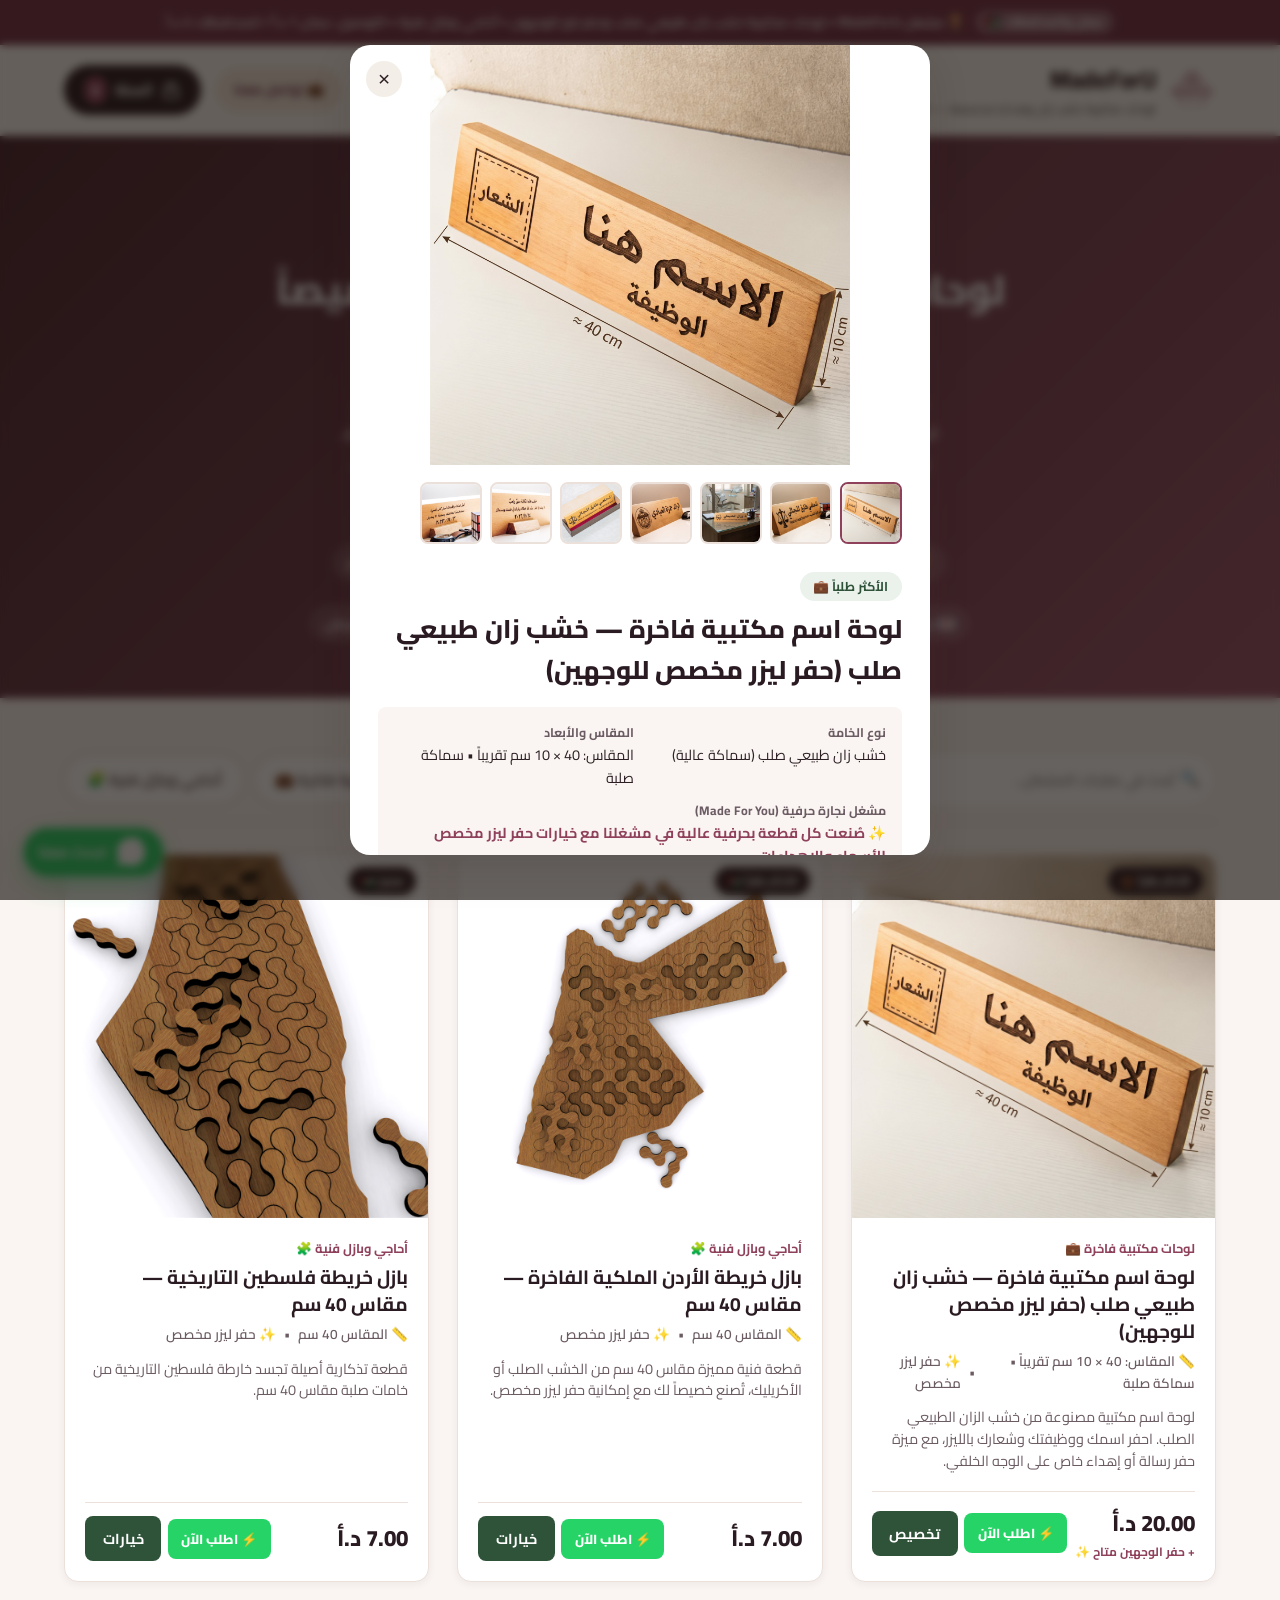
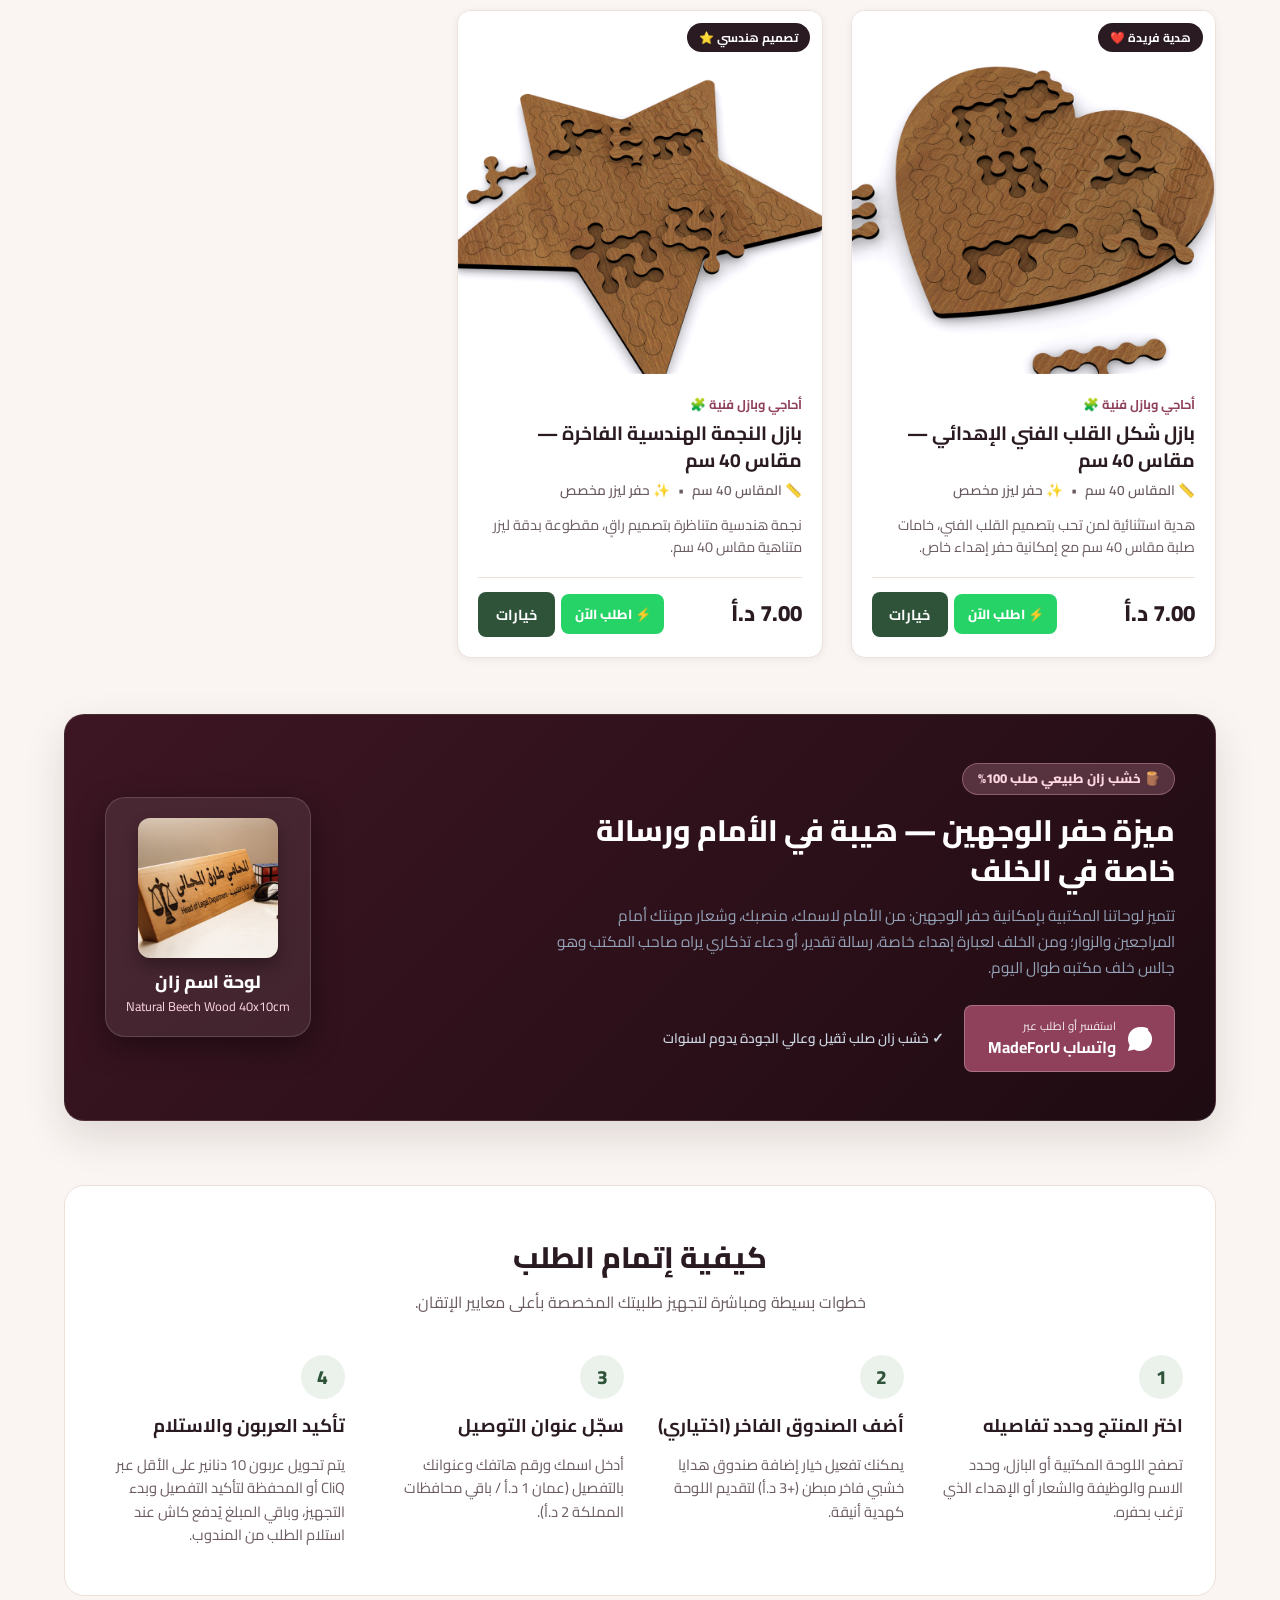
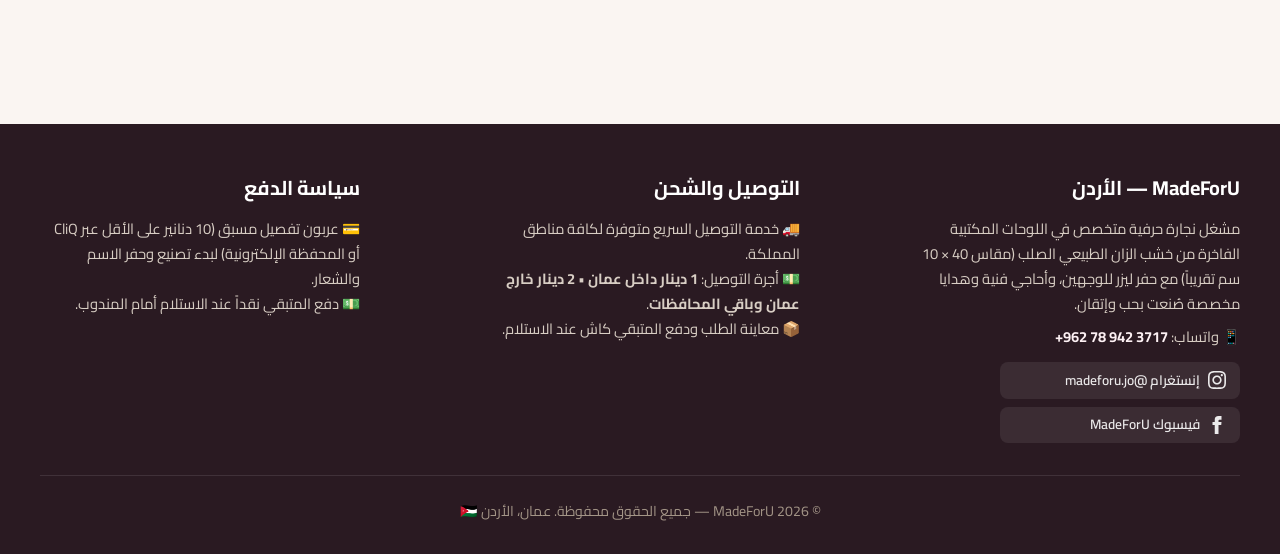
==== desk-plate.html @ adad6ece "feat: use permanent human-readable slugs for future-proof product URLs" ====
<!DOCTYPE html>
<html lang="ar" dir="rtl">
<head>
  <meta charset="UTF-8">
  <meta name="viewport" content="width=device-width, initial-scale=1.0">
  <title>لوحة اسم مكتبية فاخرة — خشب زان طبيعي صلب | MadeForU</title>
  <meta name="description" content="لوحة اسم مكتبية فاخرة من خشب الزان الطبيعي الصلب والسميك (40×10 سم) مع حفر ليزر مخصص للوجهين (الاسم، الوظيفة، الشعار، وإهداء خلفي). اطلب الآن مباشرة.">

  <!-- Open Graph for Facebook Ads & WhatsApp Previews -->
  <meta property="og:type" content="product">
  <meta property="og:url" content="https://madeforu-jo.github.io/desk-plate.html">
  <meta property="og:title" content="لوحة اسم مكتبية فاخرة — خشب زان طبيعي صلب | MadeForU">
  <meta property="og:description" content="لوحة اسم مكتبية راقية مصنوعة يدوياً من خشب الزان الطبيعي الصلب (40×10 سم)، حفر ليزر مخصص للاسم والشعار وميزة حفر الوجه الخلفي. اطلب الآن مباشرة من MadeForU.">
  <meta property="og:image" content="https://madeforu-jo.github.io/images/DeskPlate/deskplate2.jpg">
  <meta property="og:image:width" content="1600">
  <meta property="og:image:height" content="1600">
  <meta property="og:locale" content="ar_JO">
  <meta property="og:site_name" content="MadeForU">

  <!-- Twitter Card -->
  <meta name="twitter:card" content="summary_large_image">
  <meta name="twitter:title" content="لوحة اسم مكتبية فاخرة — خشب زان طبيعي صلب | MadeForU">
  <meta name="twitter:description" content="لوحة اسم مكتبية راقية مصنوعة يدوياً من خشب الزان الطبيعي الصلب (40×10 سم)، حفر ليزر مخصص للوجهين.">
  <meta name="twitter:image" content="https://madeforu-jo.github.io/images/DeskPlate/deskplate2.jpg">

  <link rel="canonical" href="https://madeforu-jo.github.io/?product=desk-plate">

  <!-- Instant redirect to product view on main store -->
  <meta http-equiv="refresh" content="0; url=index.html?product=desk-plate">
  <script>
    window.location.replace("index.html?product=desk-plate");
  </script>
</head>
<body style="font-family: system-ui, -apple-system, sans-serif; display: flex; align-items: center; justify-content: center; height: 100vh; margin: 0; background: #FAF7F2; text-align: center; color: #4A3B32;">
  <div>
    <h2 style="margin-bottom: 0.5rem;">جاري تحويلك إلى لوحة الاسم المكتبية...</h2>
    <p style="color: #777;">إذا لم يتم التحويل تلقائياً، <a href="index.html?product=desk-plate" style="color: #8F415C; font-weight: bold;">اضغط هنا لفتح المنتج مباشرة</a></p>
  </div>
</body>
</html>
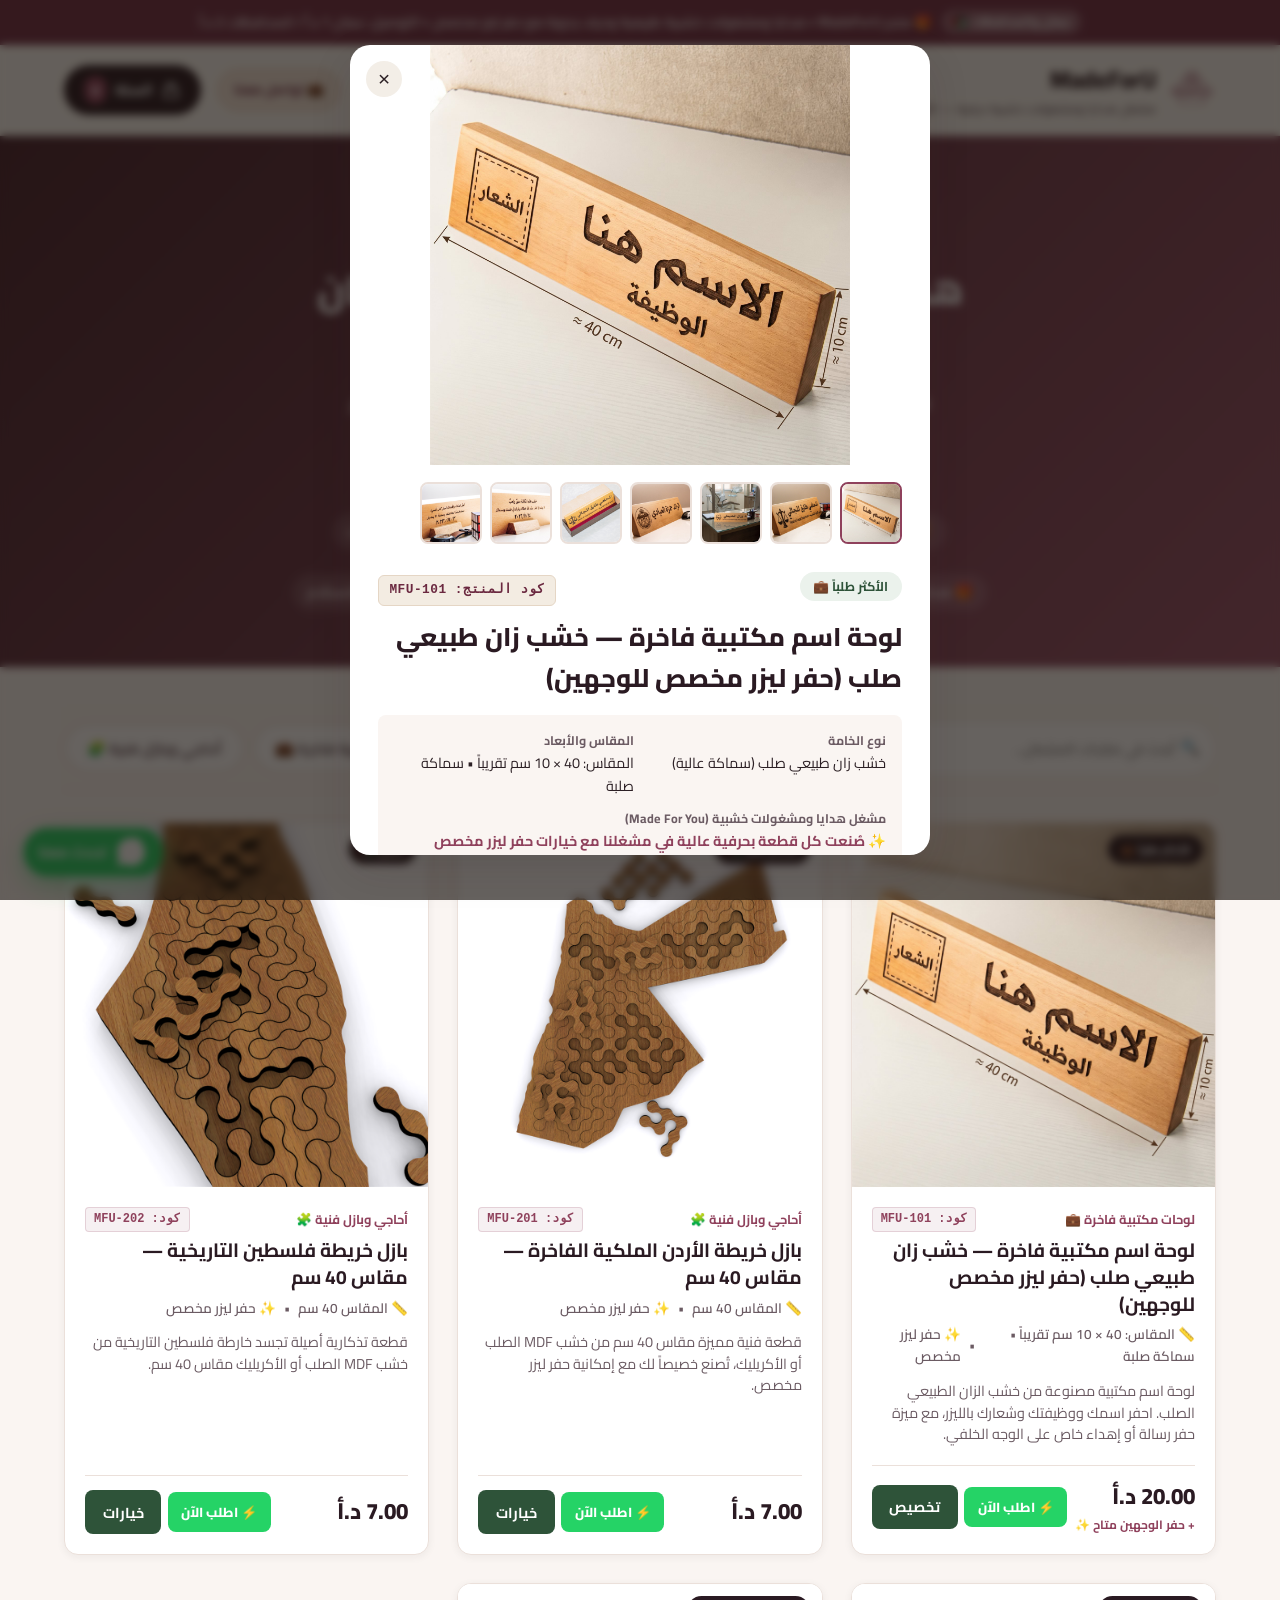
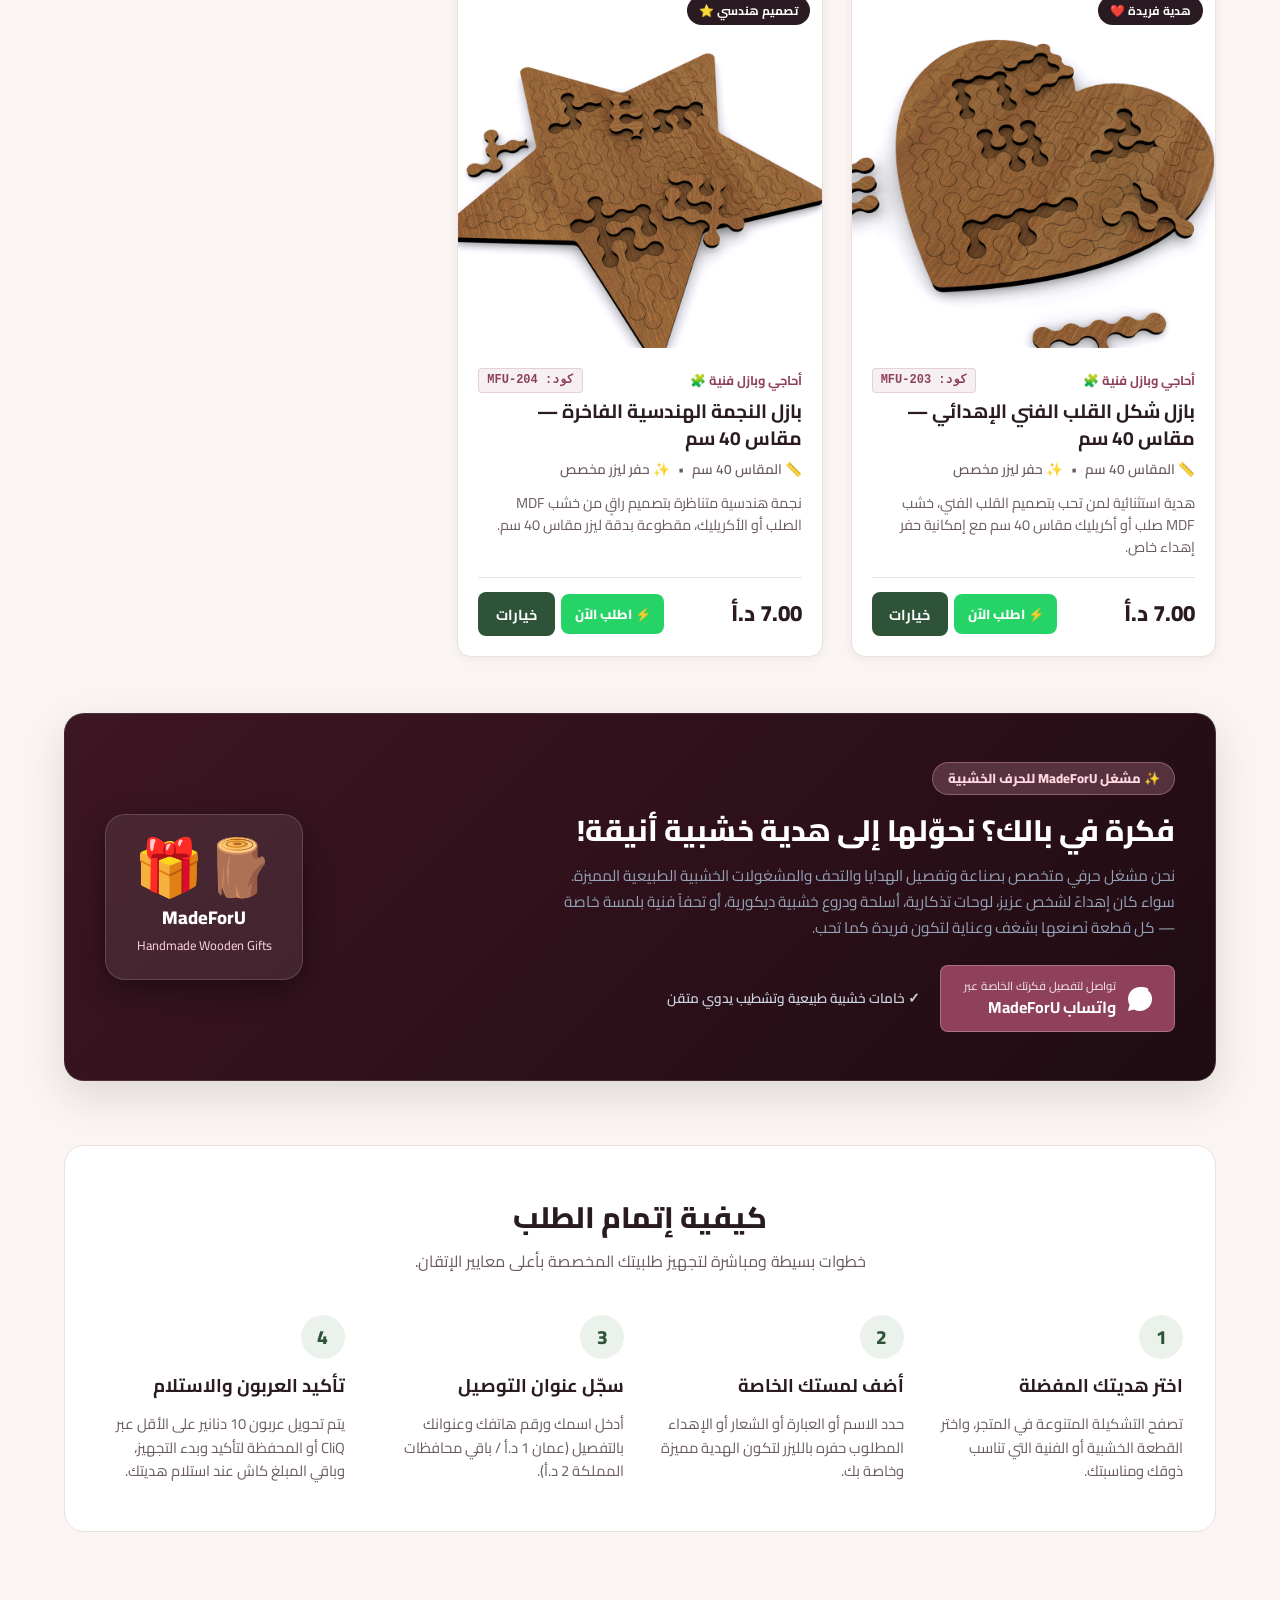
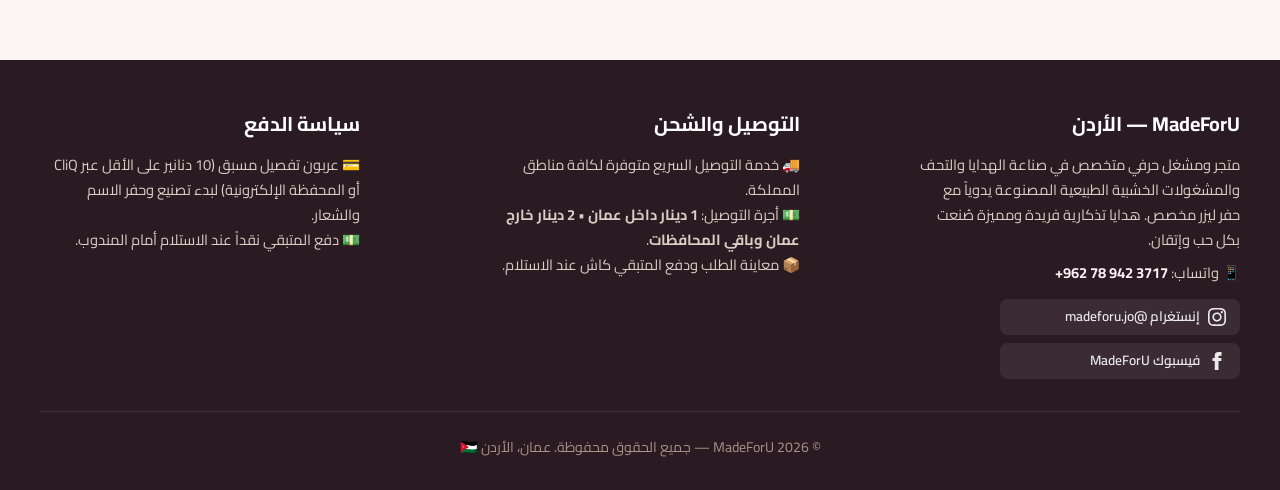
==== commit e8f0a6e0: "Add future-proof SKU codes and direct product URLs (MFU-101), update puzzle materials to MDF and acr" ====
--- a/desk-plate.html
+++ b/desk-plate.html
@@ -23,18 +23,18 @@
   <meta name="twitter:description" content="لوحة اسم مكتبية راقية مصنوعة يدوياً من خشب الزان الطبيعي الصلب (40×10 سم)، حفر ليزر مخصص للوجهين.">
   <meta name="twitter:image" content="https://madeforu-jo.github.io/images/DeskPlate/deskplate2.jpg">
 
-  <link rel="canonical" href="https://madeforu-jo.github.io/?product=desk-plate">
+  <link rel="canonical" href="https://madeforu-jo.github.io/?product=mfu-101-desk-plate">
 
   <!-- Instant redirect to product view on main store -->
-  <meta http-equiv="refresh" content="0; url=index.html?product=desk-plate">
+  <meta http-equiv="refresh" content="0; url=index.html?product=mfu-101-desk-plate">
   <script>
-    window.location.replace("index.html?product=desk-plate");
+    window.location.replace("index.html?product=mfu-101-desk-plate");
   </script>
 </head>
 <body style="font-family: system-ui, -apple-system, sans-serif; display: flex; align-items: center; justify-content: center; height: 100vh; margin: 0; background: #FAF7F2; text-align: center; color: #4A3B32;">
   <div>
     <h2 style="margin-bottom: 0.5rem;">جاري تحويلك إلى لوحة الاسم المكتبية...</h2>
-    <p style="color: #777;">إذا لم يتم التحويل تلقائياً، <a href="index.html?product=desk-plate" style="color: #8F415C; font-weight: bold;">اضغط هنا لفتح المنتج مباشرة</a></p>
+    <p style="color: #777;">إذا لم يتم التحويل تلقائياً، <a href="index.html?product=mfu-101-desk-plate" style="color: #8F415C; font-weight: bold;">اضغط هنا لفتح المنتج مباشرة</a></p>
   </div>
 </body>
 </html>
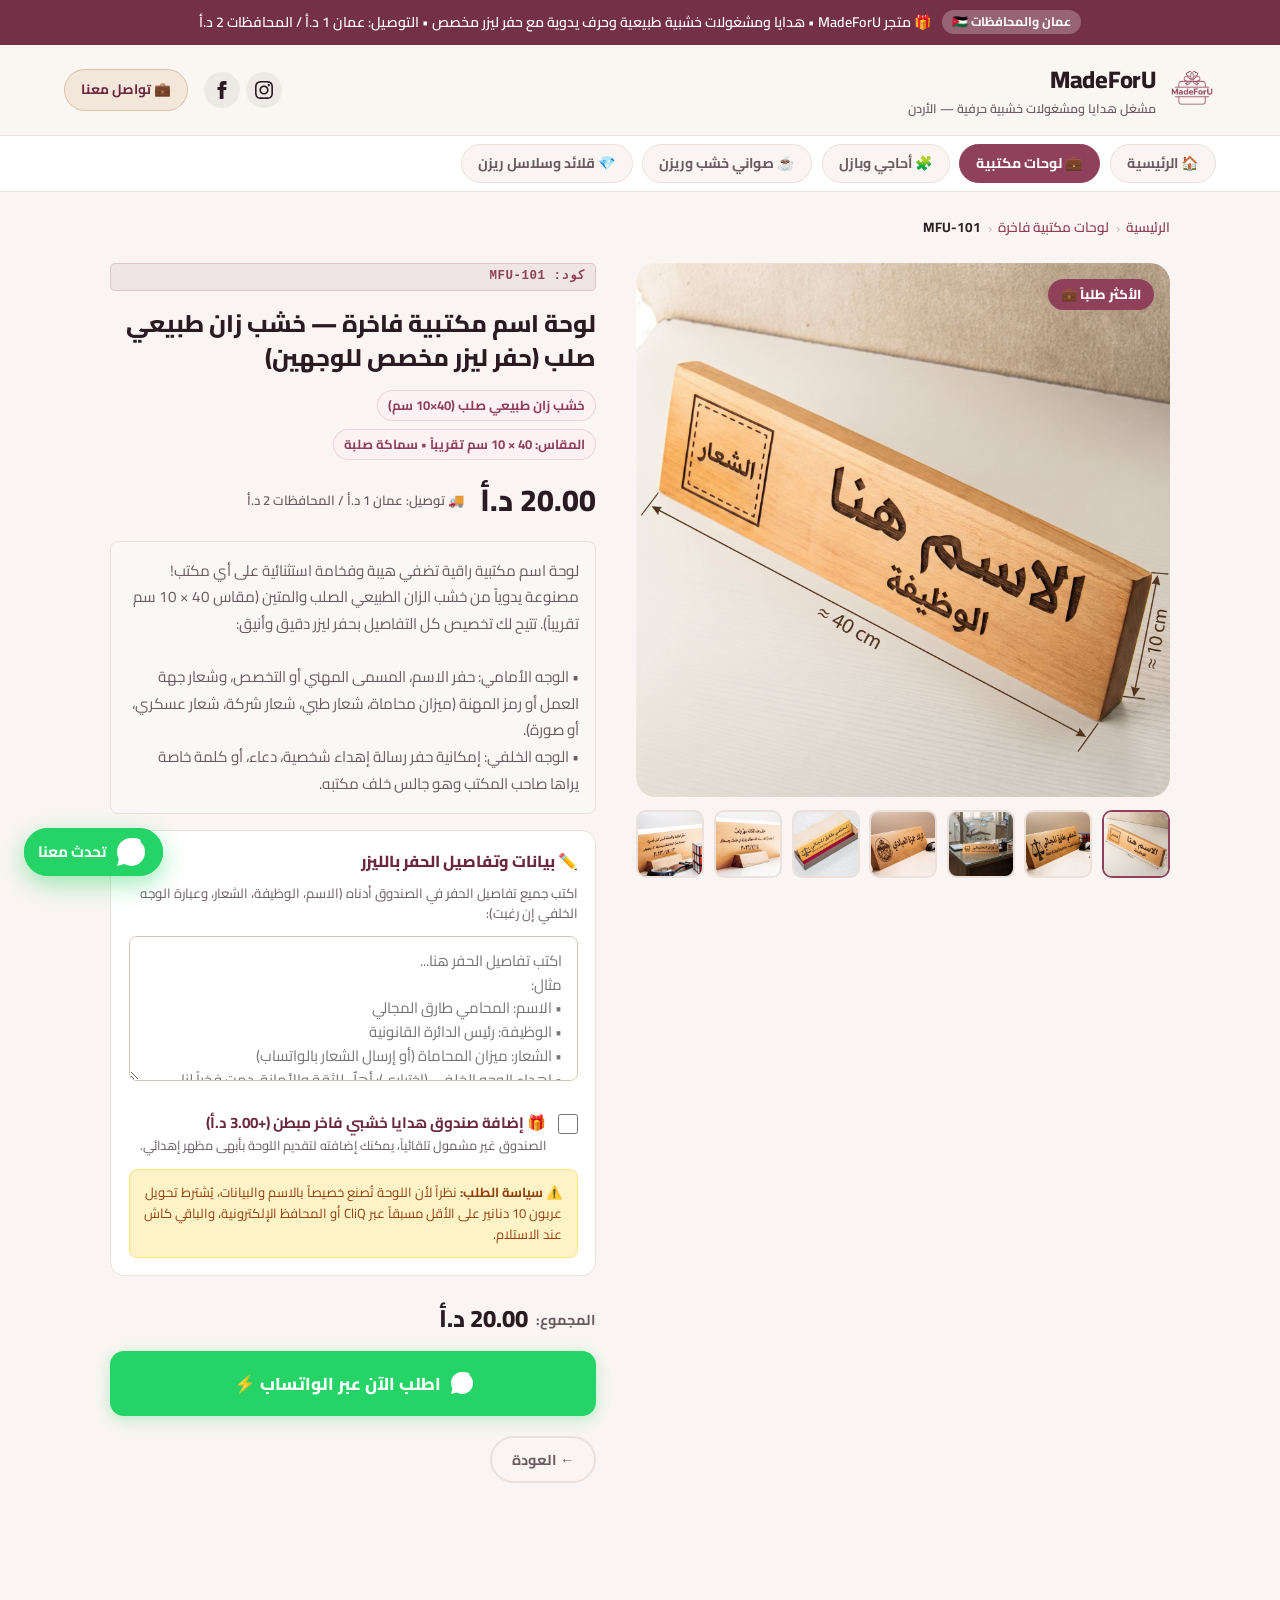
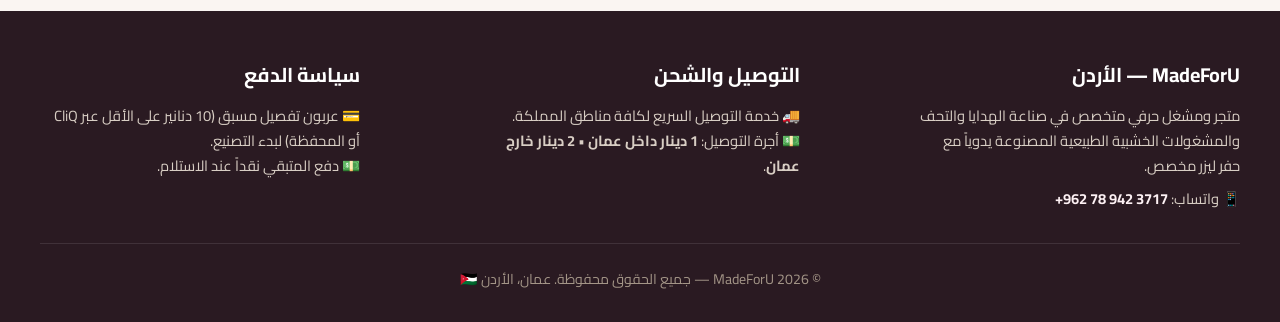
==== commit 9ff3b9d1: "Implement dedicated product pages (product.html), WhatsApp direct ordering, backward-compatible ad r" ====
--- a/desk-plate.html
+++ b/desk-plate.html
@@ -23,18 +23,18 @@
   <meta name="twitter:description" content="لوحة اسم مكتبية راقية مصنوعة يدوياً من خشب الزان الطبيعي الصلب (40×10 سم)، حفر ليزر مخصص للوجهين.">
   <meta name="twitter:image" content="https://madeforu-jo.github.io/images/DeskPlate/deskplate2.jpg">
 
-  <link rel="canonical" href="https://madeforu-jo.github.io/?product=mfu-101-desk-plate">
+  <link rel="canonical" href="https://madeforu-jo.github.io/product.html?slug=mfu-101-desk-plate">
 
   <!-- Instant redirect to product view on main store -->
-  <meta http-equiv="refresh" content="0; url=index.html?product=mfu-101-desk-plate">
+  <meta http-equiv="refresh" content="0; url=product.html?slug=mfu-101-desk-plate">
   <script>
-    window.location.replace("index.html?product=mfu-101-desk-plate");
+    window.location.replace("product.html?slug=mfu-101-desk-plate");
   </script>
 </head>
 <body style="font-family: system-ui, -apple-system, sans-serif; display: flex; align-items: center; justify-content: center; height: 100vh; margin: 0; background: #FAF7F2; text-align: center; color: #4A3B32;">
   <div>
     <h2 style="margin-bottom: 0.5rem;">جاري تحويلك إلى لوحة الاسم المكتبية...</h2>
-    <p style="color: #777;">إذا لم يتم التحويل تلقائياً، <a href="index.html?product=mfu-101-desk-plate" style="color: #8F415C; font-weight: bold;">اضغط هنا لفتح المنتج مباشرة</a></p>
+    <p style="color: #777;">إذا لم يتم التحويل تلقائياً، <a href="product.html?slug=mfu-101-desk-plate" style="color: #8F415C; font-weight: bold;">اضغط هنا لفتح المنتج مباشرة</a></p>
   </div>
 </body>
 </html>
